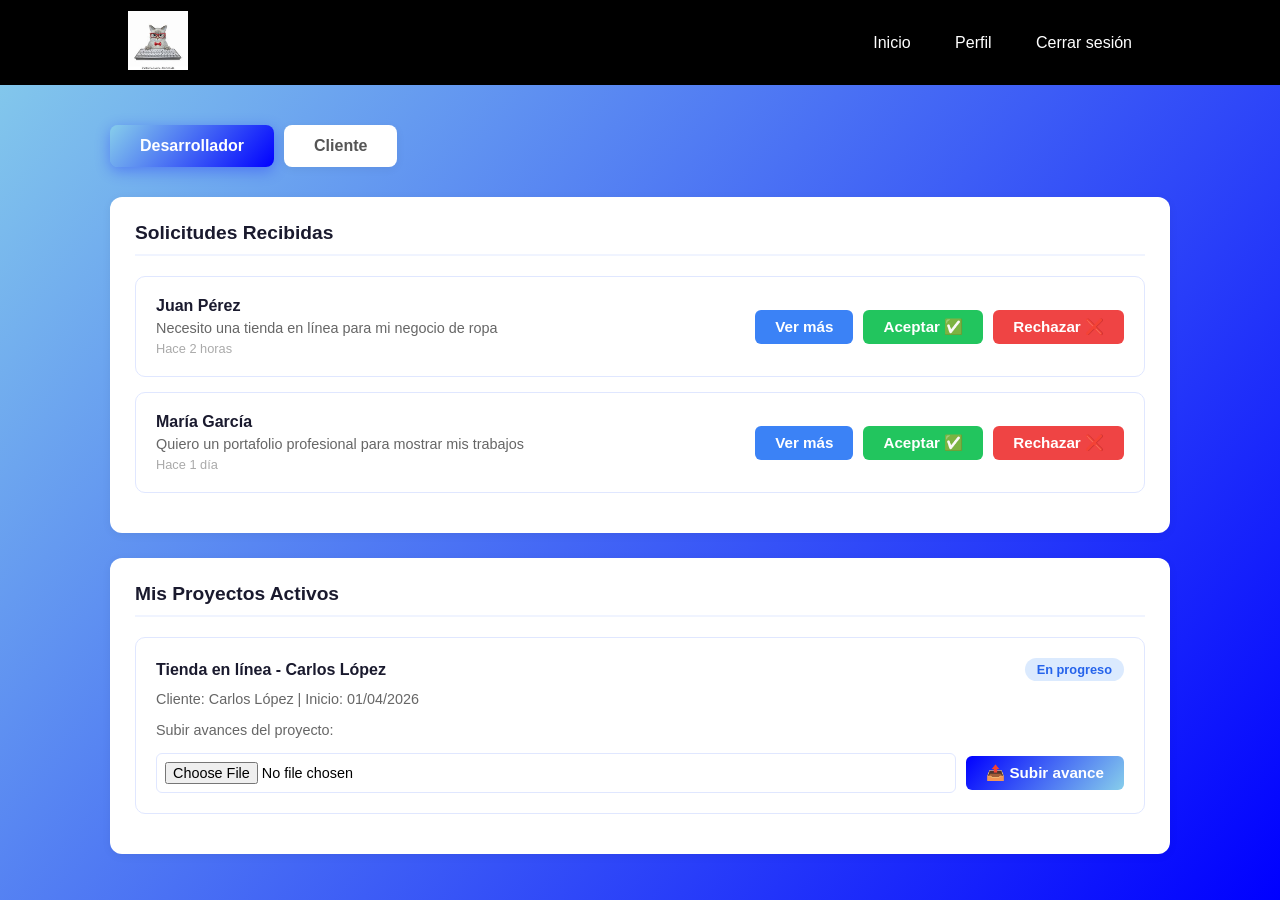
==== frontend-dashboards/dashboard.html @ 8e5c2dac "puse el dashboard" ====
<!DOCTYPE html>
<html lang="es">
<head>
    <meta charset="UTF-8">
    <meta name="viewport" content="width=device-width, initial-scale=1.0">
    <title>ChambaTec - Dashboard</title>
    <link rel="stylesheet" href="../frontend-diseño/css/estilos.css">
</head>
<body class="dashboard-body">
    <!-- Header -->
    <header class="header">
        <div class="logo">
            <img src="../frontend-diseño/gato.jpg" alt="ChambaTec">
        </div>
        <nav>
            <ul class="nav-links">
                <li><a href="../frontend-diseño/index.html">Inicio</a></li>
                <li><a href="#" id="nombre-usuario">Perfil</a></li>
                <li><a href="#" onclick="cerrarSesion()">Cerrar sesión</a></li>
            </ul>
        </nav>
    </header>

    <div class="dashboard-container">

        <!-- Pestañas -->
        <div class="pestanas">
            <button class="pestana activa" onclick="cambiarPestana('desarrollador', this)">
                Desarrollador
            </button>
            <button class="pestana" onclick="cambiarPestana('cliente', this)">
                Cliente
            </button>
        </div>

        <!-- ===== PESTAÑA DESARROLLADOR ===== -->
        <div class="contenido-pestana activo" id="pestana-desarrollador">

            <!-- Solicitudes recibidas -->
            <div class="seccion">
                <h2>Solicitudes Recibidas</h2>
                <div id="lista-solicitudes-dev">
                    <!-- Datos de prueba -->
                    <div class="solicitud-card">
                        <div class="solicitud-info">
                            <h3>Juan Pérez</h3>
                            <p>Necesito una tienda en línea para mi negocio de ropa</p>
                            <p style="margin-top:5px; font-size:0.8rem; color:#aaa">Hace 2 horas</p>
                        </div>
                        <div class="solicitud-botones">
                            <button class="btn btn-azul" onclick="verDetalles('Juan Pérez', 'Necesito una tienda en línea para mi negocio de ropa')">Ver más</button>
                            <button class="btn btn-verde" onclick="responderSolicitud(this, 'aceptada')">Aceptar ✅</button>
                            <button class="btn btn-rojo" onclick="responderSolicitud(this, 'rechazada')">Rechazar ❌</button>
                        </div>
                    </div>
                    <div class="solicitud-card">
                        <div class="solicitud-info">
                            <h3>María García</h3>
                            <p>Quiero un portafolio profesional para mostrar mis trabajos</p>
                            <p style="margin-top:5px; font-size:0.8rem; color:#aaa">Hace 1 día</p>
                        </div>
                        <div class="solicitud-botones">
                            <button class="btn btn-azul" onclick="verDetalles('María García', 'Quiero un portafolio profesional para mostrar mis trabajos')">Ver más</button>
                            <button class="btn btn-verde" onclick="responderSolicitud(this, 'aceptada')">Aceptar ✅</button>
                            <button class="btn btn-rojo" onclick="responderSolicitud(this, 'rechazada')">Rechazar ❌</button>
                        </div>
                    </div>
                </div>
            </div>

            <!-- Proyectos en progreso -->
            <div class="seccion">
                <h2>Mis Proyectos Activos</h2>
                <div id="lista-proyectos-dev">
                    <!-- Datos de prueba -->
                    <div class="proyecto-card">
                        <div class="proyecto-header">
                            <h3>Tienda en línea - Carlos López</h3>
                            <span class="badge badge-progreso">En progreso</span>
                        </div>
                        <p class="proyecto-info">Cliente: Carlos López | Inicio: 01/04/2026</p>
                        <p class="proyecto-info">Subir avances del proyecto:</p>
                        <div class="subir-archivo">
                            <input type="file" id="archivo-1">
                            <button class="btn btn-primario" onclick="subirArchivo('archivo-1')">📤 Subir avance</button>
                        </div>
                    </div>
                </div>
            </div>
        </div>

        <!-- ===== PESTAÑA CLIENTE ===== -->
        <div class="contenido-pestana" id="pestana-cliente">

            <!-- Mis solicitudes enviadas -->
            <div class="seccion">
                <h2>Mis Solicitudes Enviadas</h2>
                <div id="lista-solicitudes-cliente">
                    <!-- Datos de prueba -->
                    <div class="solicitud-card">
                        <div class="solicitud-info">
                            <h3>Solicitud a Tristan</h3>
                            <p>Necesito una página web para mi restaurante</p>
                        </div>
                        <span class="badge badge-pendiente">Pendiente 🟡</span>
                    </div>
                    <div class="solicitud-card">
                        <div class="solicitud-info">
                            <h3>Solicitud a Ibeth</h3>
                            <p>Quiero un sistema de reservas</p>
                        </div>
                        <span class="badge badge-aceptada">Aceptada ✅</span>
                    </div>
                </div>
            </div>

            <!-- Proyectos y avances -->
            <div class="seccion">
                <h2>Mis Proyectos y Avances</h2>
                <div id="lista-proyectos-cliente">
                    <!-- Datos de prueba -->
                    <div class="proyecto-card">
                        <div class="proyecto-header">
                            <h3>Sistema de reservas - Ibeth</h3>
                            <span class="badge badge-progreso">En progreso</span>
                        </div>
                        <p class="proyecto-info">Desarrollador: Ibeth | Inicio: 15/03/2026</p>
                        <p class="proyecto-info" style="margin-bottom:10px">Archivos de avance:</p>
                        <div class="archivo-item">
                            <span>📄 avance1.zip — 20/03/2026</span>
                            <button class="btn btn-azul" onclick="descargarArchivo('avance1.zip')">⬇ Descargar</button>
                        </div>
                        <div class="archivo-item">
                            <span>📄 avance2.zip — 25/03/2026</span>
                            <button class="btn btn-azul" onclick="descargarArchivo('avance2.zip')">⬇ Descargar</button>
                        </div>
                    </div>
                </div>
            </div>

            <!-- Calificar desarrollador -->
            <div class="seccion">
                <h2>Calificar Desarrollador</h2>
                <div id="lista-calificaciones">
                    <!-- Datos de prueba -->
                    <div class="calificacion-card">
                        <div class="calificacion-header">
                            <h3>Página de restaurante - Tristan</h3>
                            <span class="badge badge-terminado">Terminado ✅</span>
                        </div>
                        <div class="calificacion-form">
                            <p style="margin-bottom:10px; font-size:0.9rem; color:#555">¿Cómo fue el trabajo?</p>
                            <div class="estrellas" id="estrellas-1">
                                <span class="estrella" onclick="calificar('estrellas-1', 1)">★</span>
                                <span class="estrella" onclick="calificar('estrellas-1', 2)">★</span>
                                <span class="estrella" onclick="calificar('estrellas-1', 3)">★</span>
                                <span class="estrella" onclick="calificar('estrellas-1', 4)">★</span>
                                <span class="estrella" onclick="calificar('estrellas-1', 5)">★</span>
                            </div>
                            <textarea placeholder="Escribe un comentario sobre el trabajo..." style="margin-top:15px"></textarea>
                            <button class="btn btn-primario" onclick="enviarCalificacion(this)">Enviar calificación</button>
                        </div>
                    </div>
                </div>
            </div>
        </div>
    </div>

    <!-- Modal detalles solicitud -->
    <div class="modal-fondo" id="modal-detalles">
        <div class="modal-detalles">
            <h2>Detalles de la Solicitud</h2>
            <div class="detalle-item">
                <label>Cliente:</label>
                <p id="detalle-cliente"></p>
            </div>
            <div class="detalle-item">
                <label>Descripción:</label>
                <p id="detalle-descripcion"></p>
            </div>
            <div class="modal-botones" style="margin-top:20px">
                <button class="btn btn-gris" onclick="cerrarModalDetalles()">Cerrar</button>
            </div>
        </div>
    </div>

    <script src="js/dashboard.js"></script>
    <script src="js/solicitudes.js"></script>
    <script src="js/calificacion.js"></script>
    <script src="js/anuncios.js"></script>
</body>
</html>
---- frontend-diseño/css/estilos.css ----
/* ========================================
   VARIABLES GLOBALES
   ======================================== */
:root {
  --color-primario: blue;
  --color-secundario: skyblue;
  --gradiente: linear-gradient(130deg, skyblue, blue);
  --gradiente-inv: linear-gradient(130deg, blue, skyblue);
  --color-fondo: #f0f4ff;
  --color-texto: #1a1a2e;
  --color-texto-suave: #666;
  --color-borde: #e0e7ff;
  --border-radius: 8px;
  --sombra: 0 2px 10px rgba(0,0,0,0.06);
  --transicion: 0.3s ease;
}

/* ========================================
   RESET GLOBAL
   ======================================== */
* {
  font-family: 'nunito', sans-serif;
  box-sizing: border-box;
  margin: 0;
  padding: 0;
}

small { display: none; }
.was-validated small { display: block; color: red; }

/* ========================================
   BOTONES REUTILIZABLES
   ======================================== */
.btn {
  padding: 8px 20px;
  border: none;
  border-radius: 6px;
  cursor: pointer;
  font-weight: 600;
  font-size: 0.95rem;
  transition: var(--transicion);
  color: white;
}
.btn-primario  { background: var(--gradiente-inv); }
.btn-primario:hover { opacity: 0.9; }
.btn-verde     { background: #22c55e; }
.btn-verde:hover { background: #16a34a; }
.btn-rojo      { background: #ef4444; }
.btn-rojo:hover { background: #dc2626; }
.btn-azul      { background: #3b82f6; }
.btn-azul:hover { background: #2563eb; }
.btn-gris      { background: #ccc; color: #333; }
.btn-gris:hover { background: #bbb; }

/* ========================================
   HEADER / NAVBAR (compartido)
   ======================================== */
.header {
  background-color: black;
  display: flex;
  justify-content: flex-end;
  align-items: center;
  height: 85px;
  padding: 5px 10%;
}
.header .logo { cursor: pointer; margin-right: auto; }
.header .logo img {
  width: 60px;
  height: auto;
  transition: all var(--transicion);
}
.header .logo img:hover { transform: scale(1.2); }
.header .nav-links { list-style: none; }
.header .nav-links li {
  display: inline-block;
  padding: 0 20px;
}
.header .nav-links li:hover { transform: scale(1.1); }
.header .nav-links a {
  font-size: 16px;
  text-decoration: none;
  color: white;
}
.header .nav-links li a:hover { color: #ffcc00; }

/* ========================================
   MODAL (compartido - index y dashboard)
   ======================================== */
.modal-fondo {
  display: none;
  position: fixed;
  inset: 0;
  background: rgba(0,0,0,0.5);
  z-index: 999;
  justify-content: center;
  align-items: center;
}
.modal-fondo.activo { display: flex; }
.modal, .modal-detalles {
  background: white;
  padding: 30px;
  border-radius: 12px;
  display: flex;
  flex-direction: column;
  gap: 15px;
}
.modal { width: 400px; }
.modal-detalles { width: 500px; max-width: 90%; }
.modal h2, .modal-detalles h2 {
  font-size: 1.2rem;
  color: var(--color-texto);
  margin-bottom: 5px;
}
.modal textarea {
  width: 100%;
  height: 150px;
  padding: 10px;
  border-radius: 5px;
  border: 1px solid #ccc;
  resize: none;
  font-size: 1rem;
}
.modal-botones { display: flex; gap: 10px; }
.modal-botones .btn { flex: 1; padding: 10px; }

/* ========================================
   INDEX - CARRUSEL
   ======================================== */
.carrusel {
  position: relative;
  display: flex;
  justify-content: center;
  align-items: center;
  min-height: 100vh;
  background: var(--gradiente);
  padding: 40px 60px;
}
.slider-wrapper {
  position: relative;
  overflow: hidden;
  padding-bottom: 40px;
  max-width: 1200px;
  width: 100%;
}
.swiper-pagination { position: relative; margin-top: 20px; }
.swiper-pagination-bullet { background: white; opacity: 0.7; }
.swiper-pagination-bullet-active { background: white; opacity: 1; }
.swiper-button-prev,
.swiper-button-next { color: white; top: 50%; }
.swiper-button-prev { left: -20%; }
.swiper-button-next { right: -20%; }

.lista .items {
  padding: 35px;
  display: flex;
  flex-direction: column;
  align-items: center;
  justify-content: center;
  border-radius: var(--border-radius);
  backdrop-filter: blur(30px);
  background: rgba(255,255,255,0.2);
  border: 1px solid rgba(255,255,255,0.5);
}
.usuario-img {
  width: 150px;
  height: 150px;
  border-radius: 50%;
  margin-bottom: 40px;
  border: 3px solid black;
  padding: 4px;
}
.usuario-profesion {
  font-size: 1.15rem;
  color: white;
  font-weight: 500;
  margin: 14px 0 40px;
}
.usuario-estrellas { position: relative; top: -20px; }
.btn-mensaje {
  font-size: 1.25rem;
  padding: 10px 35px;
  color: black;
  border-radius: 6px;
  font-weight: 500;
  cursor: pointer;
  background: white;
  border: 1px solid transparent;
  transition: var(--transicion);
}
.btn-mensaje:hover {
  background: rgba(255,255,255,0.2);
  border-color: white;
  color: white;
}

/* ========================================
   LOGIN
   ======================================== */
.formulario {
  position: absolute;
  top: 50%; left: 50%;
  transform: translate(-50%, -50%);
  width: 400px;
  background-color: white;
  border-radius: 10px;
  color: black;
}
.formulario h1 {
  text-align: center;
  padding: 0 0 20px 0;
  border-bottom: 1px solid silver;
}
.formulario form { padding: 0 40px; }
form .usuario {
  border-bottom: 2px solid silver;
  margin: 30px 0;
}
.usuario input {
  width: 100%;
  padding: 0 5px;
  height: 40px;
  font-size: 16px;
  border: none;
  background: white;
  outline: none;
}
input[type="submit"] {
  width: 100%;
  height: 50px;
  background: #308af0;
  border: 1px solid;
  border-radius: 25px;
  color: white;
  font-size: 18px;
  cursor: pointer;
  outline: none;
  transition: var(--transicion);
}
input[type="submit"]:hover { border-color: purple; }
.registrarse { margin: 30px 0; font-size: 16px; color: black; }
.registrarse a { text-decoration: none; color: blue; }
.registrarse a:hover { text-decoration: underline; }

/* ========================================
   REGISTRO
   ======================================== */
.cuerpo {
  display: flex;
  height: 100vh;
  justify-content: center;
  align-items: center;
  padding: 10px;
  background: var(--gradiente);
}
.contenedor {
  max-width: 700px;
  width: 100%;
  padding: 25px 30px;
  background: white;
  border-radius: 5px;
}
.contenedor .titulo { font-size: 25px; font-weight: 500; }
.contenedor form {
  display: flex;
  flex-wrap: wrap;
  justify-content: space-between;
  margin: 10px 12px 0;
}
form .registro {
  margin-bottom: 15px;
  width: calc(50% - 20px);
}
form span { display: block; font-weight: 500; margin-bottom: 5px; }
.registro input {
  height: 40px;
  width: 100%;
  outline: none;
  border-radius: 5px;
  border: 1px solid rgb(133,129,129);
  padding-left: 15px;
  border-bottom-width: 2.5px;
  transition: all var(--transicion);
}
.registro input:focus,
.registro input:valid { border-color: skyblue; }
form .boton { width: 100%; height: 40px; margin: 40px 0; }
form .boton input {
  width: 100%; height: 100%;
  outline: none; cursor: pointer;
  background: var(--gradiente-inv);
  color: white; border: none;
  border-radius: 5px;
  font-size: 16px; font-weight: 500;
}
form .boton input:hover { background: var(--gradiente); }

/* ========================================
   DASHBOARD
   ======================================== */
.dashboard-body { background: var(--gradiente); min-height: 100vh; }
.dashboard-container { max-width: 1100px; margin: 40px auto; padding: 0 20px; }
.bienvenida { font-size: 1.5rem; font-weight: 700; margin-bottom: 25px; color: var(--color-texto); }

.pestanas { display: flex; gap: 10px; margin-bottom: 30px; }
.pestana {
  padding: 12px 30px;
  border: none;
  border-radius: var(--border-radius);
  font-size: 1rem; font-weight: 600;
  cursor: pointer;
  background: white; color: #555;
  transition: all var(--transicion);
  box-shadow: var(--sombra);
}
.pestana.activa {
  background: var(--gradiente);
  color: white;
  box-shadow: 0 4px 15px rgba(0,0,255,0.3);
}
.pestana:hover:not(.activa) { background: #e8eeff; }

.contenido-pestana { display: none; }
.contenido-pestana.activo { display: block; }

.seccion {
  background: white;
  border-radius: 12px;
  padding: 25px;
  margin-bottom: 25px;
  box-shadow: var(--sombra);
}
.seccion h2 {
  font-size: 1.2rem; color: var(--color-texto);
  margin-bottom: 20px; padding-bottom: 10px;
  border-bottom: 2px solid var(--color-fondo);
}

/* Cards compartidas (solicitud, proyecto, calificacion) */
.solicitud-card, .proyecto-card, .calificacion-card {
  border: 1px solid var(--color-borde);
  border-radius: 10px;
  padding: 20px;
  margin-bottom: 15px;
}
.solicitud-card {
  display: flex;
  justify-content: space-between;
  align-items: center;
  gap: 15px;
}
.solicitud-info h3 { font-size: 1rem; color: var(--color-texto); margin-bottom: 5px; }
.solicitud-info p, .proyecto-info { font-size: 0.9rem; color: var(--color-texto-suave); }
.proyecto-info { margin-bottom: 15px; }
.solicitud-botones, .proyecto-botones { display: flex; gap: 10px; flex-shrink: 0; }
.proyecto-header, .calificacion-header {
  display: flex;
  justify-content: space-between;
  align-items: center;
  margin-bottom: 10px;
}
.proyecto-header h3 { font-size: 1rem; color: var(--color-texto); }

/* Badges */
.badge {
  display: inline-block;
  padding: 4px 12px;
  border-radius: 20px;
  font-size: 0.8rem; font-weight: 600;
}
.badge-pendiente { background: #fef3c7; color: #d97706; }
.badge-aceptada, .badge-terminado { background: #dcfce7; color: #16a34a; }
.badge-rechazada { background: #fee2e2; color: #dc2626; }
.badge-progreso { background: #dbeafe; color: #2563eb; }

/* Subir archivo */
.subir-archivo { display: flex; gap: 10px; align-items: center; margin-top: 10px; }
.subir-archivo input[type="file"] {
  flex: 1; padding: 8px;
  border: 1px solid var(--color-borde);
  border-radius: 6px; font-size: 0.9rem;
}

/* Archivos */
.archivo-item {
  display: flex;
  justify-content: space-between;
  align-items: center;
  padding: 10px 15px;
  background: #f8faff;
  border-radius: 6px;
  margin-bottom: 8px;
}
.archivo-item span { font-size: 0.9rem; color: #555; }

/* Estrellas */
.estrellas { display: flex; gap: 5px; }
.estrella { font-size: 1.8rem; cursor: pointer; color: #ddd; transition: color 0.2s; }
.estrella.activa, .estrella:hover { color: #f59e0b; }
.calificacion-form textarea {
  width: 100%; height: 100px; padding: 10px;
  border: 1px solid var(--color-borde);
  border-radius: 6px; resize: none;
  font-size: 0.9rem; margin: 15px 0 10px;
}

/* Detalle modal */
.detalle-item { margin-bottom: 12px; }
.detalle-item label {
  font-weight: 600; font-size: 0.9rem;
  color: #555; display: block; margin-bottom: 4px;
}
.detalle-item p {
  font-size: 0.95rem; color: var(--color-texto);
  background: #f8faff; padding: 10px; border-radius: 6px;
}

/* ========================================
   RESPONSIVE
   ======================================== */
@media (max-width: 584px) {
  .contenedor { max-width: 100%; }
  form .registro { width: 100%; }
  .contenedor form { max-height: 400px; overflow-y: scroll; }
  .contenedor form::-webkit-scrollbar { width: 0; }
  form .boton { margin: 20px 0; }
  .solicitud-card { flex-direction: column; align-items: flex-start; }
}
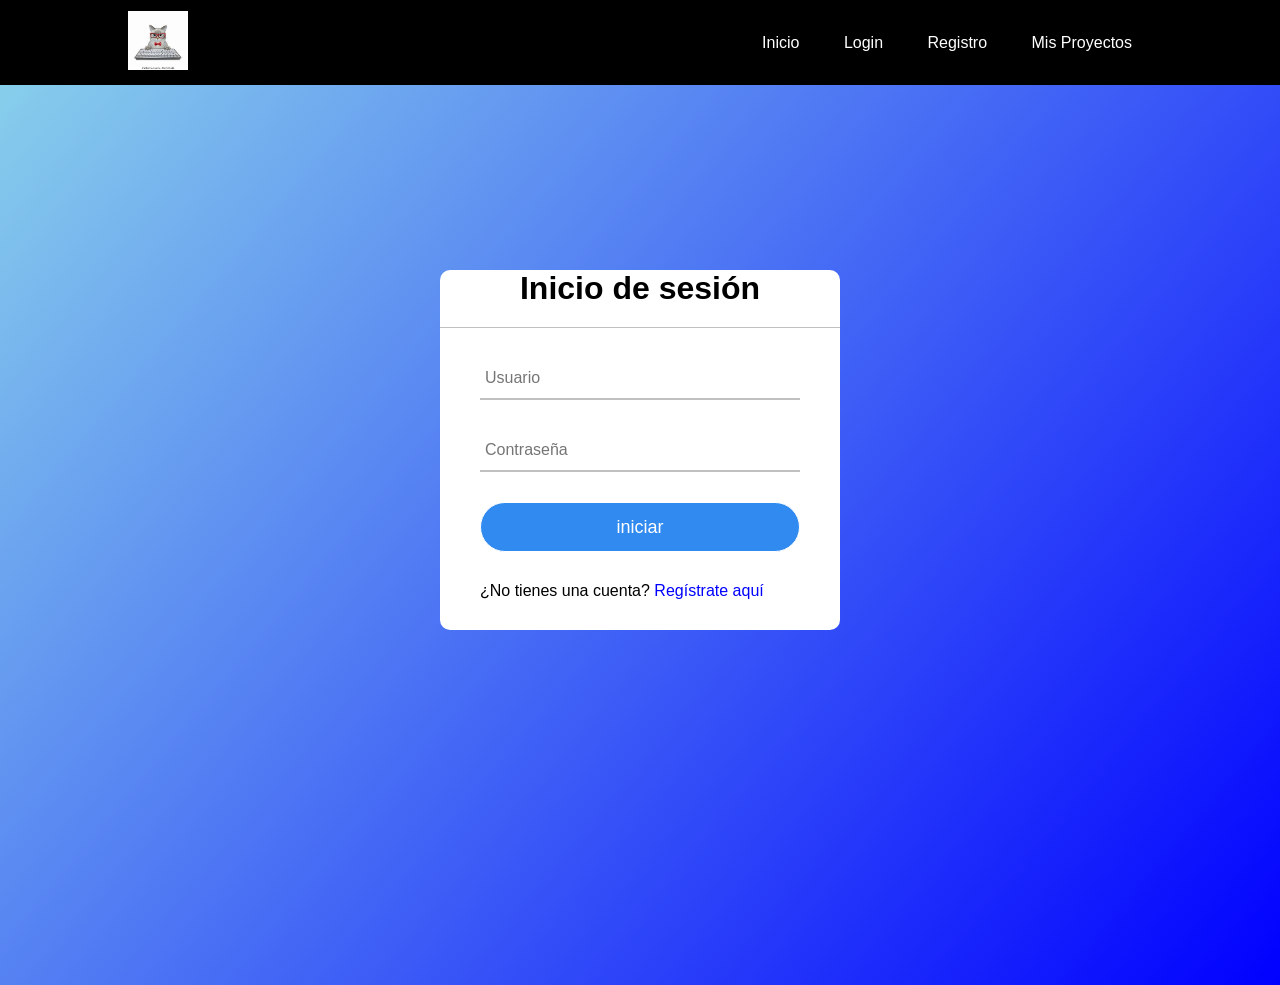
==== commit 696e1132: "se agrego el backends para el dashboard" ====
--- a/frontend-dashboards/dashboard.html
+++ b/frontend-dashboards/dashboard.html
@@ -158,7 +158,7 @@
                                 <span class="estrella" onclick="calificar('estrellas-1', 5)">★</span>
                             </div>
                             <textarea placeholder="Escribe un comentario sobre el trabajo..." style="margin-top:15px"></textarea>
-                            <button class="btn btn-primario" onclick="enviarCalificacion(this)">Enviar calificación</button>
+                            <button class="btn btn-primario" onclick="enviarCalificacion(this, ID_PROYECTO, ID_DESARROLLADOR)">Enviar calificación</button>
                         </div>
                     </div>
                 </div>
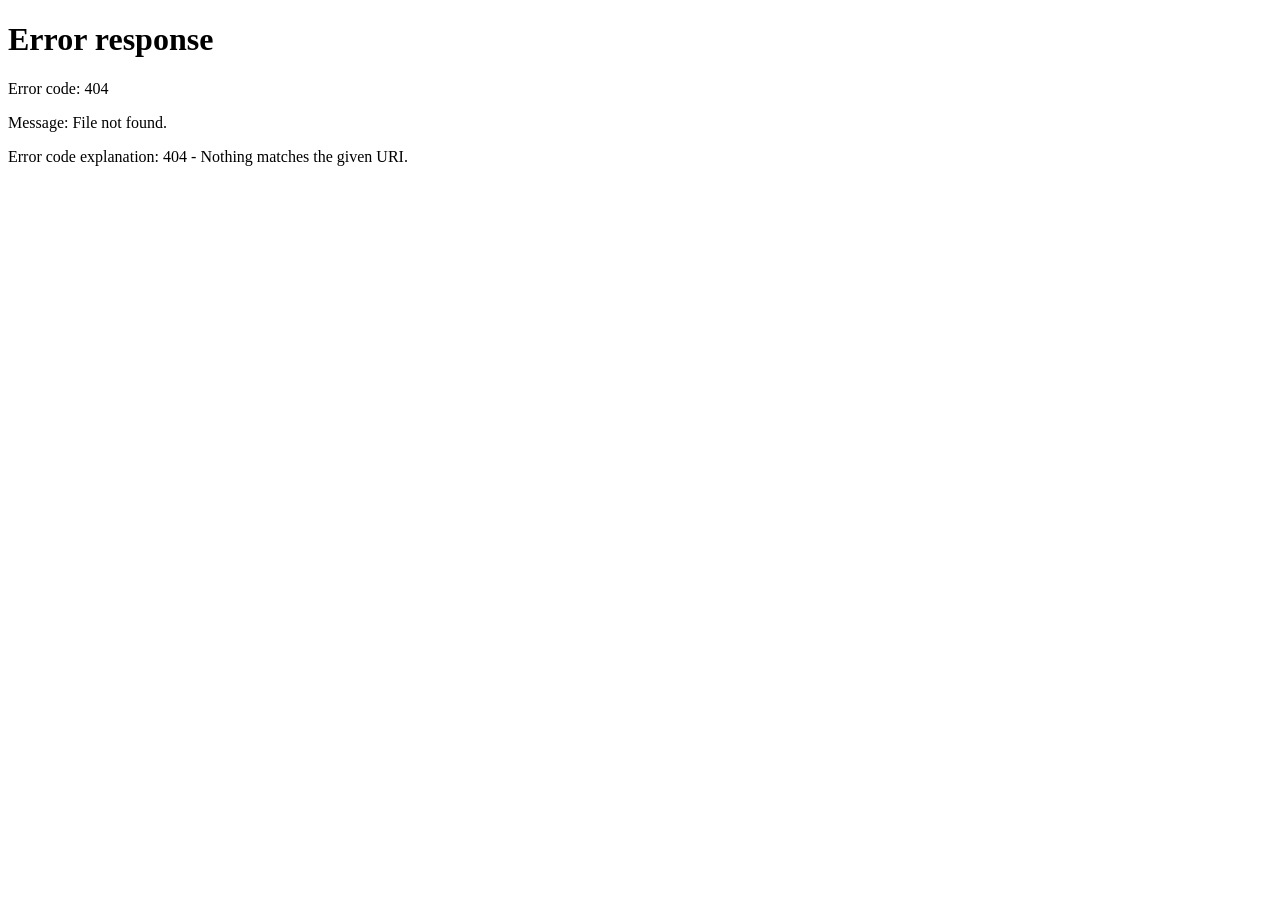
==== commit 17b5d75f: "meti lo de backend" ====
--- a/frontend-dashboards/dashboard.html
+++ b/frontend-dashboards/dashboard.html
@@ -7,160 +7,84 @@
     <link rel="stylesheet" href="../frontend-diseño/css/estilos.css">
 </head>
 <body class="dashboard-body">
-    <!-- Header -->
     <header class="header">
         <div class="logo">
-            <img src="../frontend-diseño/gato.jpg" alt="ChambaTec">
+            <a href="../frontend-diseño/index.html">
+                <img src="../frontend-diseño/gato.jpg" alt="ChambaTec">
+            </a>
         </div>
         <nav>
             <ul class="nav-links">
                 <li><a href="../frontend-diseño/index.html">Inicio</a></li>
-                <li><a href="#" id="nombre-usuario">Perfil</a></li>
-                <li><a href="#" onclick="cerrarSesion()">Cerrar sesión</a></li>
+                <li id="nav-perfil"><a href="perfil.html" id="nav-nombre">👤 Usuario</a></li>
+                <li id="nav-dashboard"><a href="dashboard.html">Mi cuenta</a></li>
+                <li id="nav-cerrar"><a href="#" onclick="cerrarSesion()">Cerrar sesión</a></li>
             </ul>
         </nav>
     </header>
 
     <div class="dashboard-container">
+        <p class="bienvenida">👋 Bienvenido, <span id="nombre-bienvenida">Usuario</span></p>
 
-        <!-- Pestañas -->
-        <div class="pestanas">
-            <button class="pestana activa" onclick="cambiarPestana('desarrollador', this)">
-                Desarrollador
-            </button>
-            <button class="pestana" onclick="cambiarPestana('cliente', this)">
-                Cliente
-            </button>
-        </div>
+        <!-- ===== VISTA DESARROLLADOR ===== -->
+        <div id="vista-desarrollador" style="display:none">
 
-        <!-- ===== PESTAÑA DESARROLLADOR ===== -->
-        <div class="contenido-pestana activo" id="pestana-desarrollador">
+            <div style="display:flex; justify-content:space-between; align-items:center; margin-bottom:20px">
+                <h2 style="color:var(--color-texto)">Panel Desarrollador 👨‍💻</h2>
+                <button class="btn btn-primario" onclick="abrirModalAnuncio()">➕ Crear Anuncio</button>
+            </div>
+
+            <!-- Mis anuncios -->
+            <div class="seccion">
+                <h2>📢 Mis Anuncios</h2>
+                <div id="lista-anuncios-dev">
+                    <p class="empty-state">Cargando anuncios...</p>
+                </div>
+            </div>
 
             <!-- Solicitudes recibidas -->
             <div class="seccion">
-                <h2>Solicitudes Recibidas</h2>
+                <h2>📩 Solicitudes Recibidas</h2>
                 <div id="lista-solicitudes-dev">
-                    <!-- Datos de prueba -->
-                    <div class="solicitud-card">
-                        <div class="solicitud-info">
-                            <h3>Juan Pérez</h3>
-                            <p>Necesito una tienda en línea para mi negocio de ropa</p>
-                            <p style="margin-top:5px; font-size:0.8rem; color:#aaa">Hace 2 horas</p>
-                        </div>
-                        <div class="solicitud-botones">
-                            <button class="btn btn-azul" onclick="verDetalles('Juan Pérez', 'Necesito una tienda en línea para mi negocio de ropa')">Ver más</button>
-                            <button class="btn btn-verde" onclick="responderSolicitud(this, 'aceptada')">Aceptar ✅</button>
-                            <button class="btn btn-rojo" onclick="responderSolicitud(this, 'rechazada')">Rechazar ❌</button>
-                        </div>
-                    </div>
-                    <div class="solicitud-card">
-                        <div class="solicitud-info">
-                            <h3>María García</h3>
-                            <p>Quiero un portafolio profesional para mostrar mis trabajos</p>
-                            <p style="margin-top:5px; font-size:0.8rem; color:#aaa">Hace 1 día</p>
-                        </div>
-                        <div class="solicitud-botones">
-                            <button class="btn btn-azul" onclick="verDetalles('María García', 'Quiero un portafolio profesional para mostrar mis trabajos')">Ver más</button>
-                            <button class="btn btn-verde" onclick="responderSolicitud(this, 'aceptada')">Aceptar ✅</button>
-                            <button class="btn btn-rojo" onclick="responderSolicitud(this, 'rechazada')">Rechazar ❌</button>
-                        </div>
-                    </div>
+                    <p class="empty-state">Cargando solicitudes...</p>
                 </div>
             </div>
 
-            <!-- Proyectos en progreso -->
+            <!-- Proyectos activos -->
             <div class="seccion">
-                <h2>Mis Proyectos Activos</h2>
+                <h2>🚀 Mis Proyectos Activos</h2>
                 <div id="lista-proyectos-dev">
-                    <!-- Datos de prueba -->
-                    <div class="proyecto-card">
-                        <div class="proyecto-header">
-                            <h3>Tienda en línea - Carlos López</h3>
-                            <span class="badge badge-progreso">En progreso</span>
-                        </div>
-                        <p class="proyecto-info">Cliente: Carlos López | Inicio: 01/04/2026</p>
-                        <p class="proyecto-info">Subir avances del proyecto:</p>
-                        <div class="subir-archivo">
-                            <input type="file" id="archivo-1">
-                            <button class="btn btn-primario" onclick="subirArchivo('archivo-1')">📤 Subir avance</button>
-                        </div>
-                    </div>
+                    <p class="empty-state">Cargando proyectos...</p>
                 </div>
             </div>
         </div>
 
-        <!-- ===== PESTAÑA CLIENTE ===== -->
-        <div class="contenido-pestana" id="pestana-cliente">
+        <!-- ===== VISTA CLIENTE ===== -->
+        <div id="vista-cliente" style="display:none">
+
+            <h2 style="color:var(--color-texto); margin-bottom:20px">Panel Cliente 👤</h2>
 
             <!-- Mis solicitudes enviadas -->
             <div class="seccion">
-                <h2>Mis Solicitudes Enviadas</h2>
+                <h2>📨 Mis Solicitudes Enviadas</h2>
                 <div id="lista-solicitudes-cliente">
-                    <!-- Datos de prueba -->
-                    <div class="solicitud-card">
-                        <div class="solicitud-info">
-                            <h3>Solicitud a Tristan</h3>
-                            <p>Necesito una página web para mi restaurante</p>
-                        </div>
-                        <span class="badge badge-pendiente">Pendiente 🟡</span>
-                    </div>
-                    <div class="solicitud-card">
-                        <div class="solicitud-info">
-                            <h3>Solicitud a Ibeth</h3>
-                            <p>Quiero un sistema de reservas</p>
-                        </div>
-                        <span class="badge badge-aceptada">Aceptada ✅</span>
-                    </div>
+                    <p class="empty-state">Cargando solicitudes...</p>
                 </div>
             </div>
 
             <!-- Proyectos y avances -->
             <div class="seccion">
-                <h2>Mis Proyectos y Avances</h2>
+                <h2>📁 Mis Proyectos y Avances</h2>
                 <div id="lista-proyectos-cliente">
-                    <!-- Datos de prueba -->
-                    <div class="proyecto-card">
-                        <div class="proyecto-header">
-                            <h3>Sistema de reservas - Ibeth</h3>
-                            <span class="badge badge-progreso">En progreso</span>
-                        </div>
-                        <p class="proyecto-info">Desarrollador: Ibeth | Inicio: 15/03/2026</p>
-                        <p class="proyecto-info" style="margin-bottom:10px">Archivos de avance:</p>
-                        <div class="archivo-item">
-                            <span>📄 avance1.zip — 20/03/2026</span>
-                            <button class="btn btn-azul" onclick="descargarArchivo('avance1.zip')">⬇ Descargar</button>
-                        </div>
-                        <div class="archivo-item">
-                            <span>📄 avance2.zip — 25/03/2026</span>
-                            <button class="btn btn-azul" onclick="descargarArchivo('avance2.zip')">⬇ Descargar</button>
-                        </div>
-                    </div>
+                    <p class="empty-state">Cargando proyectos...</p>
                 </div>
             </div>
 
             <!-- Calificar desarrollador -->
             <div class="seccion">
-                <h2>Calificar Desarrollador</h2>
+                <h2>⭐ Calificar Desarrollador</h2>
                 <div id="lista-calificaciones">
-                    <!-- Datos de prueba -->
-                    <div class="calificacion-card">
-                        <div class="calificacion-header">
-                            <h3>Página de restaurante - Tristan</h3>
-                            <span class="badge badge-terminado">Terminado ✅</span>
-                        </div>
-                        <div class="calificacion-form">
-                            <p style="margin-bottom:10px; font-size:0.9rem; color:#555">¿Cómo fue el trabajo?</p>
-                            <div class="estrellas" id="estrellas-1">
-                                <span class="estrella" onclick="calificar('estrellas-1', 1)">★</span>
-                                <span class="estrella" onclick="calificar('estrellas-1', 2)">★</span>
-                                <span class="estrella" onclick="calificar('estrellas-1', 3)">★</span>
-                                <span class="estrella" onclick="calificar('estrellas-1', 4)">★</span>
-                                <span class="estrella" onclick="calificar('estrellas-1', 5)">★</span>
-                            </div>
-                            <textarea placeholder="Escribe un comentario sobre el trabajo..." style="margin-top:15px"></textarea>
-                            <button class="btn btn-primario" onclick="enviarCalificacion(this, ID_PROYECTO, ID_DESARROLLADOR)">Enviar calificación</button>
-                        </div>
-                    </div>
+                    <p class="empty-state">Sin proyectos terminados aún</p>
                 </div>
             </div>
         </div>
@@ -169,7 +93,7 @@
     <!-- Modal detalles solicitud -->
     <div class="modal-fondo" id="modal-detalles">
         <div class="modal-detalles">
-            <h2>Detalles de la Solicitud</h2>
+            <h2>📋 Detalles de la Solicitud</h2>
             <div class="detalle-item">
                 <label>Cliente:</label>
                 <p id="detalle-cliente"></p>
@@ -184,9 +108,67 @@
         </div>
     </div>
 
+    <!-- Modal crear anuncio -->
+    <div class="modal-fondo" id="modal-anuncio">
+        <div class="modal" style="width:550px; max-width:95%">
+            <h2>📢 Crear Anuncio</h2>
+
+            <div style="display:flex; flex-direction:column; gap:12px">
+                <div>
+                    <label style="font-weight:600; font-size:0.9rem">Título del anuncio</label>
+                    <input type="text" id="anuncio-titulo" placeholder="Ej: Desarrollo Web Profesional"
+                        style="width:100%; padding:8px 12px; border:1px solid var(--color-borde); border-radius:6px; margin-top:4px">
+                </div>
+                <div>
+                    <label style="font-weight:600; font-size:0.9rem">Descripción</label>
+                    <textarea id="anuncio-descripcion" placeholder="Describe tus servicios..."
+                        style="width:100%; height:80px; padding:8px 12px; border:1px solid var(--color-borde); border-radius:6px; resize:none; margin-top:4px"></textarea>
+                </div>
+                <div style="display:flex; gap:10px">
+                    <div style="flex:1">
+                        <label style="font-weight:600; font-size:0.9rem">Especialidad</label>
+                        <select id="anuncio-especialidad" style="width:100%; padding:8px 12px; border:1px solid var(--color-borde); border-radius:6px; margin-top:4px">
+                            <option value="">Selecciona...</option>
+                            <option value="Web">Desarrollo Web</option>
+                            <option value="Mobile">Desarrollo Mobile</option>
+                            <option value="Backend">Backend</option>
+                            <option value="Frontend">Frontend</option>
+                            <option value="FullStack">Full Stack</option>
+                            <option value="E-commerce">E-commerce</option>
+                            <option value="UI/UX">UI/UX</option>
+                        </select>
+                    </div>
+                    <div style="flex:1">
+                        <label style="font-weight:600; font-size:0.9rem">Precio desde ($)</label>
+                        <input type="number" id="anuncio-precio" placeholder="500"
+                            style="width:100%; padding:8px 12px; border:1px solid var(--color-borde); border-radius:6px; margin-top:4px">
+                    </div>
+                </div>
+                <div>
+                    <label style="font-weight:600; font-size:0.9rem">Lenguajes / Tecnologías</label>
+                    <div id="lenguajes-container" style="display:flex; flex-wrap:wrap; gap:8px; margin-top:8px">
+                        <!-- Se generan dinámicamente -->
+                    </div>
+                </div>
+                <div>
+                    <label style="font-weight:600; font-size:0.9rem">Banner del anuncio</label>
+                    <input type="file" id="anuncio-banner" accept="image/*"
+                        style="width:100%; padding:8px; border:1px solid var(--color-borde); border-radius:6px; margin-top:4px">
+                    <p style="font-size:0.8rem; color:#aaa; margin-top:4px">Imagen que aparecerá detrás de tu foto en el index</p>
+                </div>
+            </div>
+
+            <div class="modal-botones" style="margin-top:20px">
+                <button class="btn btn-primario" onclick="guardarAnuncio()">Publicar anuncio</button>
+                <button class="btn btn-gris" onclick="cerrarModalAnuncio()">Cancelar</button>
+            </div>
+        </div>
+    </div>
+
     <script src="js/dashboard.js"></script>
     <script src="js/solicitudes.js"></script>
     <script src="js/calificacion.js"></script>
     <script src="js/anuncios.js"></script>
+    <script src="../frontend-diseño/js/navbar.js"></script>
 </body>
 </html>
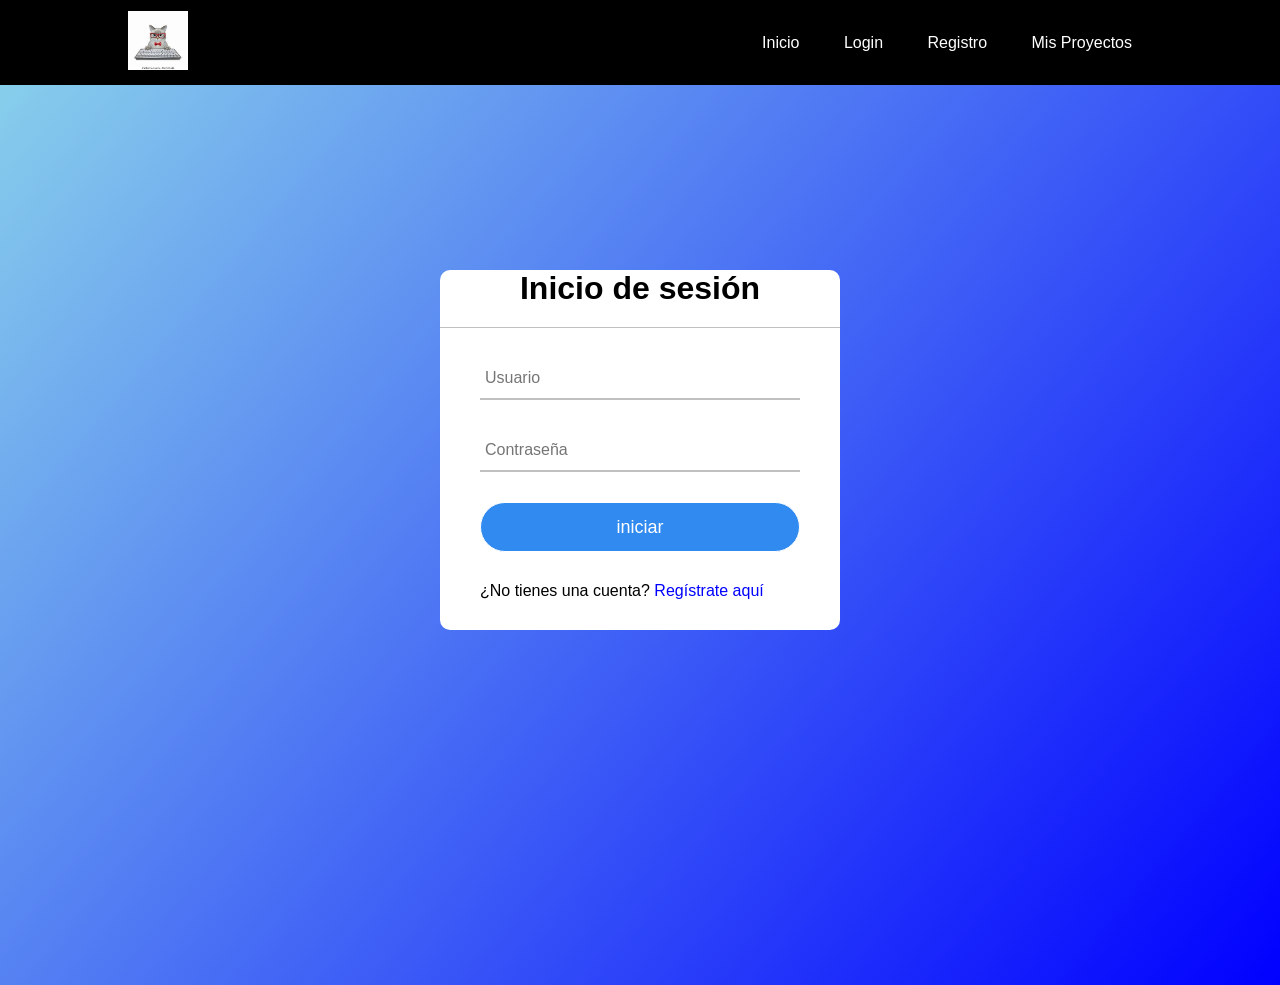
==== commit 7abe866f: "arregle cosas" ====
--- a/frontend-dashboards/dashboard.html
+++ b/frontend-dashboards/dashboard.html
@@ -38,7 +38,7 @@
             <div class="seccion">
                 <h2>📢 Mis Anuncios</h2>
                 <div id="lista-anuncios-dev">
-                    <p class="empty-state">Cargando anuncios...</p>
+                    <p class="empty-state">No hay anuncios publicados aún</p>
                 </div>
             </div>
 
@@ -169,6 +169,5 @@
     <script src="js/solicitudes.js"></script>
     <script src="js/calificacion.js"></script>
     <script src="js/anuncios.js"></script>
-    <script src="../frontend-diseño/js/navbar.js"></script>
 </body>
 </html>
--- a/frontend-diseño/css/estilos.css
+++ b/frontend-diseño/css/estilos.css
@@ -131,7 +131,6 @@
   display: flex;
   justify-content: center;
   align-items: center;
-  min-height: 100vh;
   background: var(--gradiente);
   padding: 40px 60px;
 }
@@ -424,4 +423,32 @@
   .contenedor form::-webkit-scrollbar { width: 0; }
   form .boton { margin: 20px 0; }
   .solicitud-card { flex-direction: column; align-items: flex-start; }
+}
+#lista-anuncios-index {
+  display: grid;
+  grid-template-columns: repeat(auto-fit, minmax(280px, 1fr));
+  gap: 20px;
+  padding: 40px;
+  background: transparent;
+}
+
+.anuncio-index-card {
+  background: white;
+  border: 1px solid var(--color-borde);
+  border-radius: 12px;
+  padding: 22px;
+  box-shadow: var(--sombra);
+}
+
+.anuncio-index-card h2 {
+  margin-bottom: 10px;
+  color: var(--color-texto);
+}
+
+.anuncio-index-card p {
+  margin-bottom: 8px;
+  color: var(--color-texto-suave);
+}
+body{
+  background: var(--gradiente);
 }
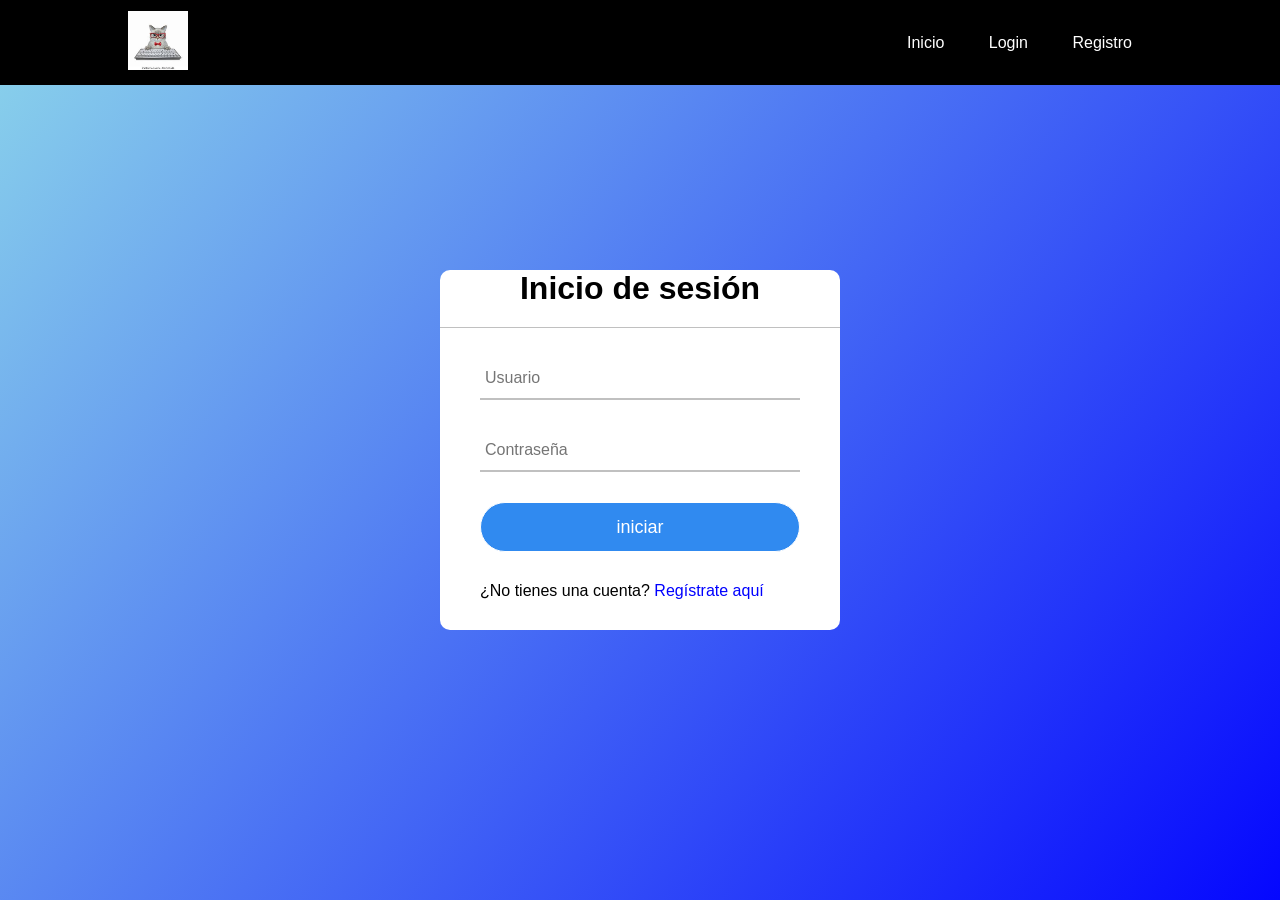
==== commit b8243c53: "arregle fallos y bugs, ademas de agregar calidad de vida" ====
--- a/frontend-dashboards/dashboard.html
+++ b/frontend-dashboards/dashboard.html
@@ -15,22 +15,30 @@
         </div>
         <nav>
             <ul class="nav-links">
-                <li><a href="../frontend-diseño/index.html">Inicio</a></li>
-                <li id="nav-perfil"><a href="perfil.html" id="nav-nombre">👤 Usuario</a></li>
-                <li id="nav-dashboard"><a href="dashboard.html">Mi cuenta</a></li>
-                <li id="nav-cerrar"><a href="#" onclick="cerrarSesion()">Cerrar sesión</a></li>
+                <li id="nav-inicio"><a href="../frontend-diseño/index.html">Inicio</a></li>
+                <li id="nav-login"><a href="../frontend-diseño/login.html">Login</a></li>
+                <li id="nav-registro"><a href="../frontend-diseño/registro.html">Registro</a></li>
+                <li id="nav-perfil" style="display:none">
+                    <a href="#" id="nav-nombre">👤 Usuario</a>
+                </li>
+                <li id="nav-dashboard" style="display:none">
+                    <a href="dashboard.html">Mi cuenta</a>
+                </li>
+                <li id="nav-cerrar" style="display:none">
+                    <a href="#" onclick="cerrarSesion()">Cerrar sesión</a>
+                </li>
             </ul>
         </nav>
     </header>
 
     <div class="dashboard-container">
-        <p class="bienvenida">👋 Bienvenido, <span id="nombre-bienvenida">Usuario</span></p>
+        <p class="bienvenida">Bienvenido, <span id="nombre-bienvenida">Usuario</span></p>
 
         <!-- ===== VISTA DESARROLLADOR ===== -->
         <div id="vista-desarrollador" style="display:none">
 
             <div style="display:flex; justify-content:space-between; align-items:center; margin-bottom:20px">
-                <h2 style="color:var(--color-texto)">Panel Desarrollador 👨‍💻</h2>
+                <h2 style="color:var(--color-texto)"></h2>
                 <button class="btn btn-primario" onclick="abrirModalAnuncio()">➕ Crear Anuncio</button>
             </div>
 
@@ -46,7 +54,7 @@
             <div class="seccion">
                 <h2>📩 Solicitudes Recibidas</h2>
                 <div id="lista-solicitudes-dev">
-                    <p class="empty-state">Cargando solicitudes...</p>
+                    <p class="empty-state">No hay solicitudes recibidas aún</p>
                 </div>
             </div>
 
@@ -54,7 +62,7 @@
             <div class="seccion">
                 <h2>🚀 Mis Proyectos Activos</h2>
                 <div id="lista-proyectos-dev">
-                    <p class="empty-state">Cargando proyectos...</p>
+                    <p class="empty-state">No hay proyectos activos aún</p>
                 </div>
             </div>
         </div>
@@ -62,13 +70,13 @@
         <!-- ===== VISTA CLIENTE ===== -->
         <div id="vista-cliente" style="display:none">
 
-            <h2 style="color:var(--color-texto); margin-bottom:20px">Panel Cliente 👤</h2>
+            <h2 style="color:var(--color-texto); margin-bottom:20px"></h2>
 
             <!-- Mis solicitudes enviadas -->
             <div class="seccion">
                 <h2>📨 Mis Solicitudes Enviadas</h2>
                 <div id="lista-solicitudes-cliente">
-                    <p class="empty-state">Cargando solicitudes...</p>
+                    <p class="empty-state">No hay solicitudes enviadas aún</p>
                 </div>
             </div>
 
@@ -76,7 +84,7 @@
             <div class="seccion">
                 <h2>📁 Mis Proyectos y Avances</h2>
                 <div id="lista-proyectos-cliente">
-                    <p class="empty-state">Cargando proyectos...</p>
+                    <p class="empty-state">No hay proyectos aún</p>
                 </div>
             </div>
 
@@ -169,5 +177,6 @@
     <script src="js/solicitudes.js"></script>
     <script src="js/calificacion.js"></script>
     <script src="js/anuncios.js"></script>
+    <script src="../frontend-diseño/js/navbar.js"></script>
 </body>
 </html>
--- a/frontend-diseño/css/estilos.css
+++ b/frontend-diseño/css/estilos.css
@@ -451,4 +451,11 @@
 }
 body{
   background: var(--gradiente);
+}
+.paginacion{
+    display:flex;
+    justify-content:center;
+    align-items:center;
+    gap:15px;
+    margin-top:20px;
 }
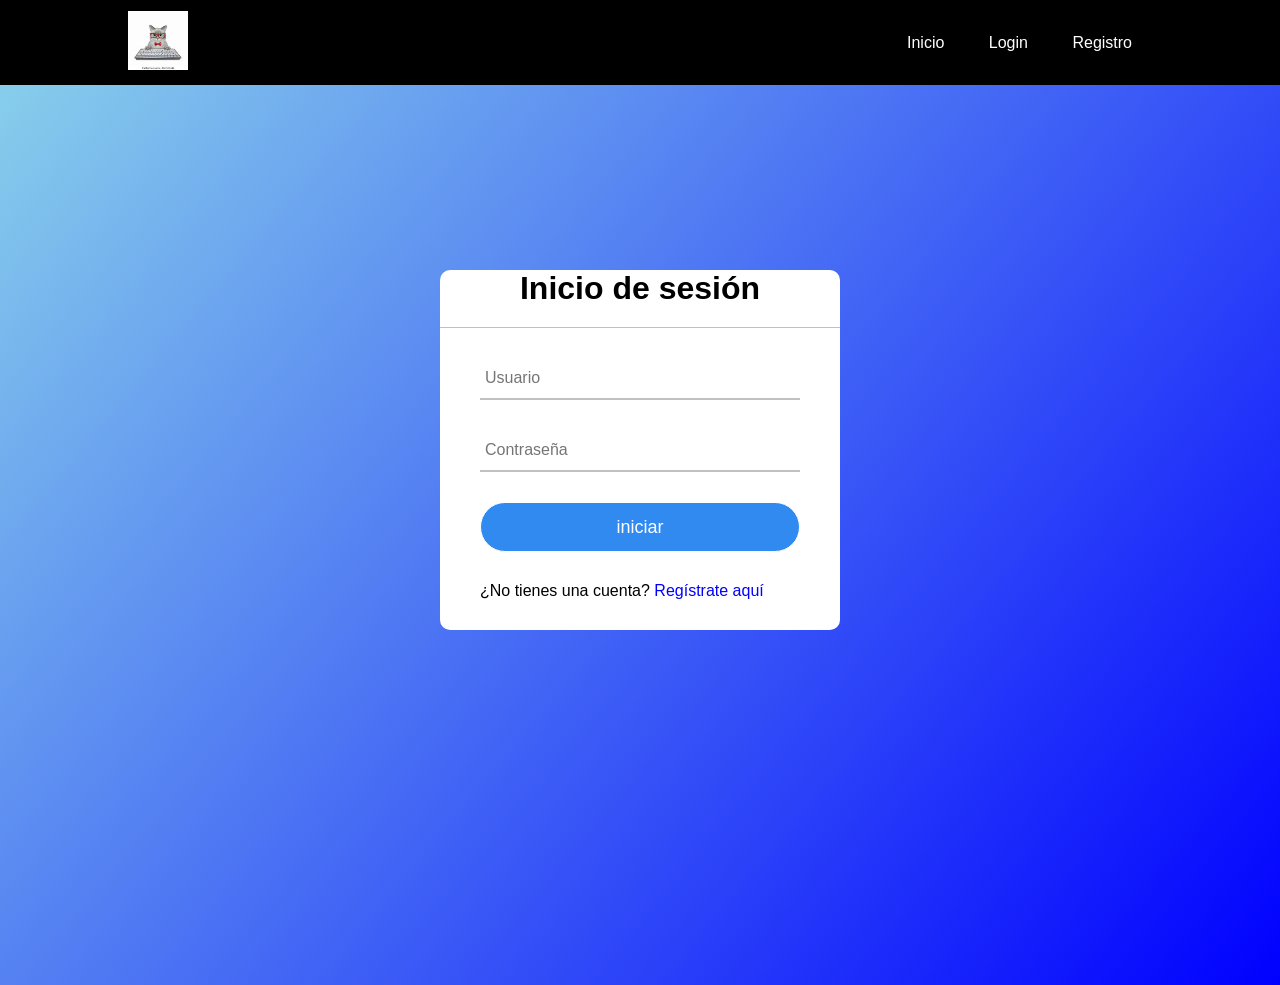
==== commit aeeac790: "ya acabe "creo"" ====
--- a/frontend-dashboards/dashboard.html
+++ b/frontend-dashboards/dashboard.html
@@ -19,10 +19,10 @@
                 <li id="nav-login"><a href="../frontend-diseño/login.html">Login</a></li>
                 <li id="nav-registro"><a href="../frontend-diseño/registro.html">Registro</a></li>
                 <li id="nav-perfil" style="display:none">
-                    <a href="#" id="nav-nombre">👤 Usuario</a>
+                    <a href="perfil.html" id="nav-nombre">👤 Usuario</a>
                 </li>
                 <li id="nav-dashboard" style="display:none">
-                    <a href="dashboard.html">Mi cuenta</a>
+                    <a href="dashboard.html">Proyectos</a>
                 </li>
                 <li id="nav-cerrar" style="display:none">
                     <a href="#" onclick="cerrarSesion()">Cerrar sesión</a>
@@ -172,6 +172,39 @@
             </div>
         </div>
     </div>
+    <div class="modal-fondo" id="modal-finalizar">
+            <div class="modal">
+                <h2>Finalizar proyecto</h2>
+
+                <input type="hidden" id="finalizar-proyecto-id">
+
+                <label>Archivo final</label>
+                <input type="file" id="archivo-final">
+
+                <label>Link de página web</label>
+                <input type="text" id="link-final" placeholder="https://... opcional">
+
+                <div class="modal-botones">
+                    <button class="btn btn-verde" onclick="confirmarFinalizarProyecto()">Finalizar</button>
+                    <button class="btn btn-gris" onclick="cerrarModalFinalizar()">Cancelar</button>
+                </div>
+            </div>
+        </div>
+
+        <div class="modal-fondo" id="modal-cancelar">
+            <div class="modal">
+                <h2>Cancelar proyecto</h2>
+
+                <input type="hidden" id="cancelar-proyecto-id">
+
+                <textarea id="razon-cancelacion" placeholder="Explica la razón de cancelación..."></textarea>
+
+                <div class="modal-botones">
+                    <button class="btn btn-rojo" onclick="confirmarCancelarProyecto()">Cancelar proyecto</button>
+                    <button class="btn btn-gris" onclick="cerrarModalCancelar()">Cerrar</button>
+                </div>
+            </div>
+        </div>
 
     <script src="js/dashboard.js"></script>
     <script src="js/solicitudes.js"></script>
--- a/frontend-diseño/css/estilos.css
+++ b/frontend-diseño/css/estilos.css
@@ -458,4 +458,332 @@
     align-items:center;
     gap:15px;
     margin-top:20px;
+}
+/* ===== PERFIL ===== */
+.perfil-body { background: var(--color-fondo); min-height: 100vh; }
+
+/* Banner del desarrollador */
+.banner-container {
+    position: relative;
+    width: 100%;
+    height: 220px;
+    background: var(--gradiente);
+    overflow: hidden;
+}
+.banner-container img {
+    width: 100%; height: 100%;
+    object-fit: cover;
+}
+.banner-overlay {
+    position: absolute; inset: 0;
+    background: rgba(0,0,0,0.3);
+    display: flex; align-items: flex-end;
+    padding: 20px;
+}
+.btn-cambiar-banner {
+    background: rgba(255,255,255,0.2);
+    color: white; border: 1px solid white;
+    padding: 6px 14px; border-radius: 6px;
+    cursor: pointer; font-size: 0.85rem;
+    backdrop-filter: blur(4px);
+    transition: var(--transicion);
+}
+.btn-cambiar-banner:hover { background: rgba(255,255,255,0.4); }
+
+/* Header del perfil */
+.perfil-header {
+    max-width: 900px; margin: 0 auto;
+    padding: 0 20px;
+    position: relative;
+}
+.foto-perfil-container {
+    position: relative;
+    display: inline-block;
+    margin-top: -50px;
+}
+.foto-perfil {
+    width: 100px; height: 100px;
+    border-radius: 50%;
+    border: 4px solid white;
+    object-fit: cover;
+    background: var(--gradiente);
+    display: flex; align-items: center;
+    justify-content: center;
+    font-size: 2.5rem;
+    color: white;
+    cursor: pointer;
+}
+.foto-perfil-img {
+    width: 100px; height: 100px;
+    border-radius: 50%;
+    border: 4px solid white;
+    object-fit: cover;
+    cursor: pointer;
+}
+.btn-foto {
+    position: absolute; bottom: 0; right: 0;
+    background: white; border: none;
+    border-radius: 50%; width: 28px; height: 28px;
+    cursor: pointer; font-size: 0.8rem;
+    box-shadow: var(--sombra);
+    display: flex; align-items: center; justify-content: center;
+}
+
+/* Info básica */
+.perfil-info {
+    display: flex; justify-content: space-between;
+    align-items: flex-start; margin-top: 10px;
+    flex-wrap: wrap; gap: 15px;
+}
+.perfil-nombre h1 {
+    font-size: 1.5rem; color: var(--color-texto);
+}
+.perfil-nombre p {
+    color: var(--color-texto-suave); font-size: 0.95rem;
+}
+.badge-tipo {
+    padding: 4px 14px; border-radius: 20px;
+    font-size: 0.8rem; font-weight: 700;
+    display: inline-block; margin-top: 5px;
+}
+.badge-desarrollador { background: #dbeafe; color: #1d4ed8; }
+.badge-cliente { background: #dcfce7; color: #15803d; }
+
+/* Contenido del perfil */
+.perfil-container {
+    max-width: 900px; margin: 25px auto;
+    padding: 0 20px;
+    display: grid;
+    grid-template-columns: 1fr 1fr;
+    gap: 20px;
+}
+.perfil-card {
+    background: white; border-radius: 12px;
+    padding: 25px; box-shadow: var(--sombra);
+}
+.perfil-card.full-width { grid-column: 1 / -1; }
+.perfil-card h2 {
+    font-size: 1.1rem; color: var(--color-texto);
+    margin-bottom: 20px; padding-bottom: 10px;
+    border-bottom: 2px solid var(--color-fondo);
+    display: flex; align-items: center; gap: 8px;
+}
+
+/* Campos del formulario */
+.campo-grupo {
+    margin-bottom: 15px;
+}
+.campo-grupo label {
+    display: block; font-weight: 600;
+    font-size: 0.85rem; color: var(--color-texto-suave);
+    margin-bottom: 5px;
+}
+.campo-grupo input,
+.campo-grupo textarea,
+.campo-grupo select {
+    width: 100%; padding: 10px 12px;
+    border: 1px solid var(--color-borde);
+    border-radius: 8px; font-size: 0.95rem;
+    transition: var(--transicion);
+    background: white;
+}
+.campo-grupo input:focus,
+.campo-grupo textarea:focus,
+.campo-grupo select:focus {
+    outline: none; border-color: blue;
+    box-shadow: 0 0 0 3px rgba(0,0,255,0.1);
+}
+.campo-grupo textarea { resize: vertical; min-height: 80px; }
+.campo-grupo input[readonly] {
+    background: var(--color-fondo); cursor: not-allowed;
+}
+
+/* Lenguajes chips */
+.lenguajes-grid {
+    display: flex; flex-wrap: wrap; gap: 8px;
+    margin-top: 8px;
+}
+.lang-chip {
+    padding: 5px 12px; border-radius: 20px;
+    border: 2px solid var(--color-borde);
+    cursor: pointer; font-size: 0.85rem;
+    background: white; transition: var(--transicion);
+    user-select: none;
+}
+.lang-chip.activo {
+    background: blue; color: white; border-color: blue;
+}
+
+/* Certificaciones */
+.cert-item {
+    display: flex; justify-content: space-between;
+    align-items: center; padding: 12px 15px;
+    border: 1px solid var(--color-borde);
+    border-radius: 8px; margin-bottom: 10px;
+}
+.cert-info h4 { font-size: 0.95rem; color: var(--color-texto); }
+.cert-info p { font-size: 0.85rem; color: var(--color-texto-suave); }
+.btn-add-cert {
+    width: 100%; padding: 10px;
+    border: 2px dashed var(--color-borde);
+    border-radius: 8px; background: none;
+    cursor: pointer; color: var(--color-texto-suave);
+    font-size: 0.9rem; transition: var(--transicion);
+}
+.btn-add-cert:hover { border-color: blue; color: blue; }
+
+/* Stats del desarrollador */
+.stats-grid {
+    display: grid; grid-template-columns: repeat(3, 1fr);
+    gap: 15px;
+}
+.stat-item {
+    text-align: center; padding: 15px;
+    background: var(--color-fondo); border-radius: 10px;
+}
+.stat-numero {
+    font-size: 1.8rem; font-weight: 700;
+    color: blue;
+}
+.stat-label {
+    font-size: 0.8rem; color: var(--color-texto-suave);
+}
+
+/* Estrella promedio */
+.promedio-stars {
+    display: flex; align-items: center; gap: 8px;
+    margin-top: 5px;
+}
+.stars-display { color: #f59e0b; font-size: 1.2rem; }
+
+/* Botones de acción */
+.perfil-actions {
+    display: flex; gap: 10px; margin-top: 5px;
+}
+
+/* Sección solo cliente */
+.proyectos-recientes .proyecto-item {
+    padding: 12px 15px;
+    border: 1px solid var(--color-borde);
+    border-radius: 8px; margin-bottom: 10px;
+    display: flex; justify-content: space-between;
+    align-items: center;
+}
+
+/* Modal certificación */
+.modal-cert {
+    background: white; padding: 25px;
+    border-radius: 12px; width: 420px; max-width: 95%;
+    display: flex; flex-direction: column; gap: 12px;
+}
+.modal-cert h2 { font-size: 1.1rem; color: var(--color-texto); }
+
+/* Responsive */
+@media(max-width: 600px){
+    .perfil-container { grid-template-columns: 1fr; }
+    .perfil-card.full-width { grid-column: 1; }
+    .stats-grid { grid-template-columns: repeat(2, 1fr); }
+}
+.mini-reviews{
+    margin-top:20px;
+    border-top:1px solid var(--color-borde);
+    padding-top:15px;
+}
+
+.review-item{
+    background:#f5f7ff;
+    padding:15px;
+    border-radius:12px;
+    margin-top:10px;
+}
+
+.review-botones{
+    display:flex;
+    justify-content:center;
+    gap:10px;
+    margin-top:10px;
+}
+.anuncio-index-card{
+    width:100%;
+    min-height:220px;
+
+    display:flex;
+    justify-content:space-between;
+    align-items:center;
+
+    gap:20px;
+
+    padding:20px;
+    border-radius:18px;
+
+    background:white;
+    box-shadow:0 4px 15px rgba(0,0,0,.08);
+
+    margin-bottom:20px;
+}
+
+.anuncio-info{
+    flex:1;
+    display:flex;
+    flex-direction:column;
+    gap:4px;
+}
+
+.anuncio-info h2{
+    margin-bottom:5px;
+}
+
+.anuncio-info p{
+    margin:0;
+    line-height:1.3;
+}
+
+.anuncio-img{
+    width:300px;
+    height:180px;
+    object-fit:contain;
+    background:#f5f5f5;
+    border-radius:14px;
+    flex-shrink:0;
+}
+
+.anuncio-info .btn{
+    width:auto;
+    align-self:flex-start;
+    margin-top:10px;
+    padding:10px 20px;
+}
+
+.cancelacion-item{
+    margin-top:12px;
+    padding:12px;
+    border-radius:10px;
+    background:#fff1f2;
+    border:1px solid #fecdd3;
+}
+
+.badge-cancelado{
+    background:#fee2e2 !important;
+    color:#dc2626 !important;
+}
+
+.github-btn{
+    display:inline-flex;
+    align-items:center;
+    gap:8px;
+
+    padding:10px 16px;
+
+    border-radius:10px;
+
+    background:#202a3d;
+    color:white;
+
+    text-decoration:none;
+
+    margin-top:10px;
+}
+
+.github-btn:hover{
+    opacity:.9;
 }
